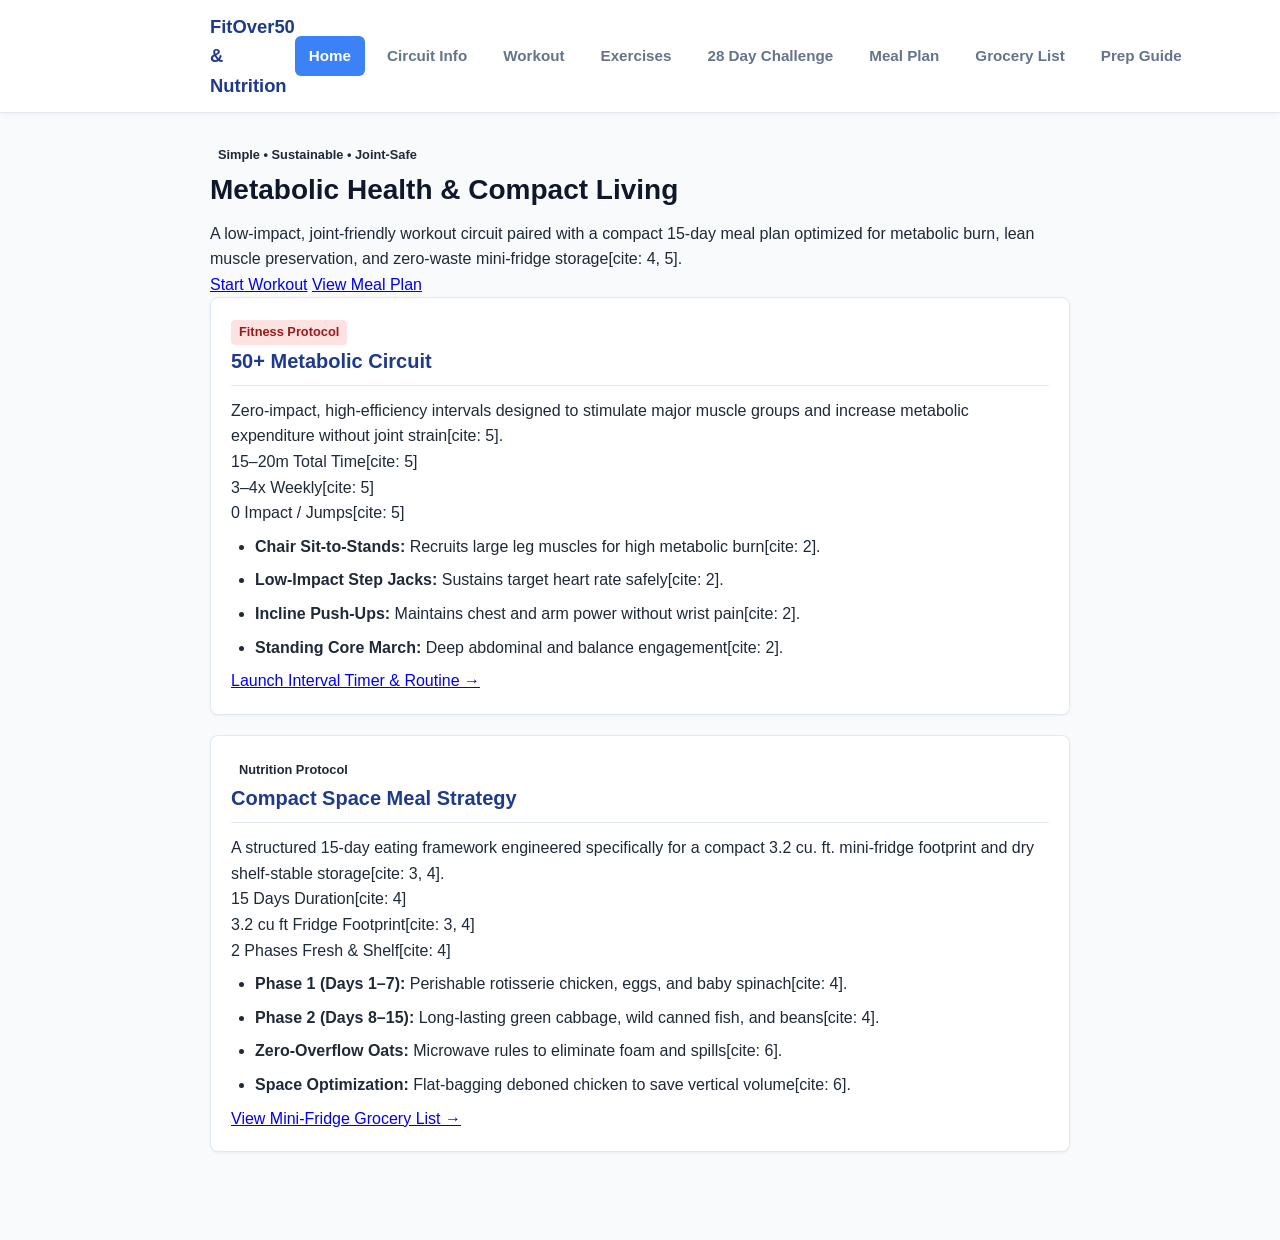
==== index.html @ d2d20a2f "Fix HTML formatting and add new navigation link" ====
<!DOCTYPE html>
<html lang="en">
<head>
  <meta charset="UTF-8" />
  <meta name="viewport" content="width=device-width, initial-scale=1.0" />
  <title>FitOver50 & Nutrition | Metabolic Health Portal</title>
  <link rel="stylesheet" href="style.css" />
</head>
<body>

<header>
  <div class="nav-container">
    <a href="index.html" class="logo">FitOver50 & Nutrition</a>
    <nav>
      <a href="index.html" class="active">Home</a>
      <a href="overview.html">Circuit Info</a>
      <a href="circuit.html">Workout</a>
      <a href="exercises.html">Exercises</a>
      <a href="28-challenge.html">28 Day Challenge</a>
      <a href="meals.html">Meal Plan</a>
      <a href="grocery.html">Grocery List</a>
      <a href="prep.html">Prep Guide</a>
    </nav>
  </div>
</header>

<main>
  <!-- Hero Section -->
  <section class="hero-card">
    <div class="hero-content">
      <span class="badge badge-green">Simple • Sustainable • Joint-Safe</span>
      <h1>Metabolic Health & Compact Living</h1>
      <p class="hero-lead">
        A low-impact, joint-friendly workout circuit paired with a compact 15-day meal plan optimized for metabolic burn, lean muscle preservation, and zero-waste mini-fridge storage[cite: 4, 5].
      </p>
      <div class="hero-actions">
        <a href="circuit.html" class="btn btn-primary">Start Workout</a>
        <a href="meals.html" class="btn btn-secondary">View Meal Plan</a>
      </div>
    </div>
  </section>

  <!-- 2-Column Section Layout -->
  <div class="two-column-grid">
    <!-- Left Column: Workout Routine -->
    <div class="column-panel">
      <div class="card">
        <span class="badge badge-high">Fitness Protocol</span>
        <h2>50+ Metabolic Circuit</h2>
        <p>Zero-impact, high-efficiency intervals designed to stimulate major muscle groups and increase metabolic expenditure without joint strain[cite: 5].</p>
        
        <div class="metric-row">
          <div class="metric">
            <span class="metric-val">15–20m</span>
            <span class="metric-lbl">Total Time[cite: 5]</span>
          </div>
          <div class="metric">
            <span class="metric-val">3–4x</span>
            <span class="metric-lbl">Weekly[cite: 5]</span>
          </div>
          <div class="metric">
            <span class="metric-val">0</span>
            <span class="metric-lbl">Impact / Jumps[cite: 5]</span>
          </div>
        </div>

        <ul>
          <li><strong>Chair Sit-to-Stands:</strong> Recruits large leg muscles for high metabolic burn[cite: 2].</li>
          <li><strong>Low-Impact Step Jacks:</strong> Sustains target heart rate safely[cite: 2].</li>
          <li><strong>Incline Push-Ups:</strong> Maintains chest and arm power without wrist pain[cite: 2].</li>
          <li><strong>Standing Core March:</strong> Deep abdominal and balance engagement[cite: 2].</li>
        </ul>

        <div class="card-footer-action">
          <a href="circuit.html" class="inline-link">Launch Interval Timer & Routine &rarr;</a>
        </div>
      </div>
    </div>

    <!-- Right Column: Nutrition Plan -->
    <div class="column-panel">
      <div class="card">
        <span class="badge badge-green">Nutrition Protocol</span>
        <h2>Compact Space Meal Strategy</h2>
        <p>A structured 15-day eating framework engineered specifically for a compact 3.2 cu. ft. mini-fridge footprint and dry shelf-stable storage[cite: 3, 4].</p>
        
        <div class="metric-row">
          <div class="metric">
            <span class="metric-val">15 Days</span>
            <span class="metric-lbl">Duration[cite: 4]</span>
          </div>
          <div class="metric">
            <span class="metric-val">3.2 cu ft</span>
            <span class="metric-lbl">Fridge Footprint[cite: 3, 4]</span>
          </div>
          <div class="metric">
            <span class="metric-val">2 Phases</span>
            <span class="metric-lbl">Fresh & Shelf[cite: 4]</span>
          </div>
        </div>

        <ul>
          <li><strong>Phase 1 (Days 1–7):</strong> Perishable rotisserie chicken, eggs, and baby spinach[cite: 4].</li>
          <li><strong>Phase 2 (Days 8–15):</strong> Long-lasting green cabbage, wild canned fish, and beans[cite: 4].</li>
          <li><strong>Zero-Overflow Oats:</strong> Microwave rules to eliminate foam and spills[cite: 6].</li>
          <li><strong>Space Optimization:</strong> Flat-bagging deboned chicken to save vertical volume[cite: 6].</li>
        </ul>

        <div class="card-footer-action">
          <a href="grocery.html" class="inline-link">View Mini-Fridge Grocery List &rarr;</a>
        </div>
      </div>
    </div>
  </div>
</main>

</body>
</html>
---- style.css ----
﻿:root {
	--primary: #1e3a8a;
	--primary-light: #3b82f6;
	--bg: #f8fafc;
	--card-bg: #ffffff;
	--text: #1f2937;
	--text-muted: #64748b;
	--border: #e2e8f0;
	--badge-red: #fee2e2;
	--badge-red-text: #991b1b;
	--badge-green: #dcfce7;
	--badge-green-text: #166534;
}

* {
	box-sizing: border-box;
	margin: 0;
	padding: 0;
	font-family: -apple-system, BlinkMacSystemFont, "Segoe UI", Roboto, sans-serif;
}

html {
	scroll-behavior: smooth;
}

body {
	background-color: var(--bg);
	color: var(--text);
	line-height: 1.6;
	padding-bottom: 60px;
}

a, button {
	transition: all 0.2s ease;
}

a:focus-visible,
button:focus-visible {
	outline: 3px solid rgba(59, 130, 246, 0.35);
	outline-offset: 2px;
}

header {
	position: sticky;
	top: 0;
	background: var(--card-bg);
	border-bottom: 1px solid var(--border);
	box-shadow: 0 2px 4px rgba(0,0,0,0.04);
	z-index: 1000;
}

.nav-container {
	max-width: 900px;
	margin: 0 auto;
	display: flex;
	justify-content: space-between;
	align-items: center;
	padding: 12px 20px;
}

.logo {
	font-weight: 700;
	font-size: 1.15rem;
	color: var(--primary);
	text-decoration: none;
}

nav {
	display: flex;
	gap: 8px;
}

nav a {
	display: inline-block;
	text-decoration: none;
	padding: 8px 14px;
	border-radius: 6px;
	font-weight: 600;
	font-size: 0.95rem;
	color: var(--text-muted);
	white-space: nowrap;
	transition: all 0.2s ease;
}

nav a:hover {
	background-color: #f1f5f9;
	color: var(--primary);
}

nav a.active {
	background-color: var(--primary-light);
	color: #ffffff;
}

main {
	max-width: 900px;
	margin: 28px auto;
	padding: 0 20px;
}

h1 {
	font-size: 1.75rem;
	color: #0f172a;
	margin-bottom: 8px;
}

p.subtitle {
	color: var(--text-muted);
	margin-bottom: 24px;
}

.card {
	background: var(--card-bg);
	border: 1px solid var(--border);
	border-radius: 8px;
	padding: 20px;
	margin-bottom: 20px;
	box-shadow: 0 1px 3px rgba(0,0,0,0.05);
}

h2 {
	font-size: 1.25rem;
	color: var(--primary);
	margin-bottom: 12px;
	border-bottom: 1px solid var(--border);
	padding-bottom: 8px;
}

table {
	width: 100%;
	border-collapse: collapse;
	margin-top: 10px;
	font-size: 0.95rem;
}

th, td {
	text-align: left;
	padding: 10px 12px;
	border-bottom: 1px solid var(--border);
}

th {
	background-color: #f8fafc;
	color: #475569;
	font-weight: 600;
}

.badge {
	display: inline-block;
	padding: 2px 8px;
	border-radius: 4px;
	font-size: 0.8rem;
	font-weight: 600;
}

.badge-high {
	background: var(--badge-red);
	color: var(--badge-red-text);
}

ul, ol {
	padding-left: 24px;
	margin-top: 8px;
}

li {
	margin-bottom: 8px;
}

.callout {
	background-color: #eff6ff;
	border-left: 4px solid var(--primary-light);
	padding: 12px 16px;
	border-radius: 4px;
	margin: 16px 0;
	font-size: 0.95rem;
}
/* Media & Timer Additions */
.video-container {
    position: relative;
    width: 100%;
    aspect-ratio: 16 / 9;
    background: #000;
    border-radius: 6px;
    overflow: hidden;
    margin-bottom: 16px;
}
.video-container iframe {
    position: absolute;
    top: 0;
    left: 0;
    width: 100%;
    height: 100%;
    border: 0;
}
.timer-bar {
    position: sticky;
    top: 57px;
    z-index: 999;
    background: #0f172a;
    color: #f8fafc;
    border-bottom: 2px solid var(--primary-light);
    padding: 10px 20px;
    display: flex;
    justify-content: center;
    align-items: center;
    gap: 16px;
}
.timer-display {
    font-size: 1.4rem;
    font-weight: 700;
    font-variant-numeric: tabular-nums;
    color: var(--primary-light);
}
.timer-btn {
    background: var(--primary-light);
    color: #ffffff;
    border: none;
    padding: 6px 14px;
    border-radius: 6px;
    font-weight: 600;
    cursor: pointer;
    font-family: inherit;
    transition: opacity 0.2s ease, transform 0.2s ease;
}
.timer-btn:hover { opacity: 0.9; }
.timer-btn:hover,
.timer-btn-subtle:hover,
.timer-btn-reset:hover {
    transform: translateY(-1px);
}
.timer-btn-subtle { background: #e2e8f0; color: #1e293b; }
.timer-btn-reset { background: var(--badge-red-text); color: #fff; }
.meta-row { font-weight: 600; color: var(--primary); margin: 6px 0 10px; font-size: 0.95rem; }

@media (max-width: 600px) {
    .nav-container {
        flex-direction: column;
        align-items: flex-start;
        gap: 10px;
        padding: 10px 14px;
    }

    nav {
        flex-wrap: wrap;
    }

    main {
        padding: 0 14px;
        margin-top: 20px;
    }

    .timer-bar {
        top: 73px;
        padding: 8px 12px;
        gap: 10px;
        flex-wrap: wrap;
    }

    .timer-display {
        font-size: 1.1rem;
    }

    h1 {
        font-size: 1.45rem;
    }

    .card {
        padding: 16px;
    }
}

@media (max-width: 420px) {
    nav a {
        padding: 6px 10px;
        font-size: 0.85rem;
    }

    .timer-btn {
        padding: 6px 10px;
        font-size: 0.9rem;
    }
}
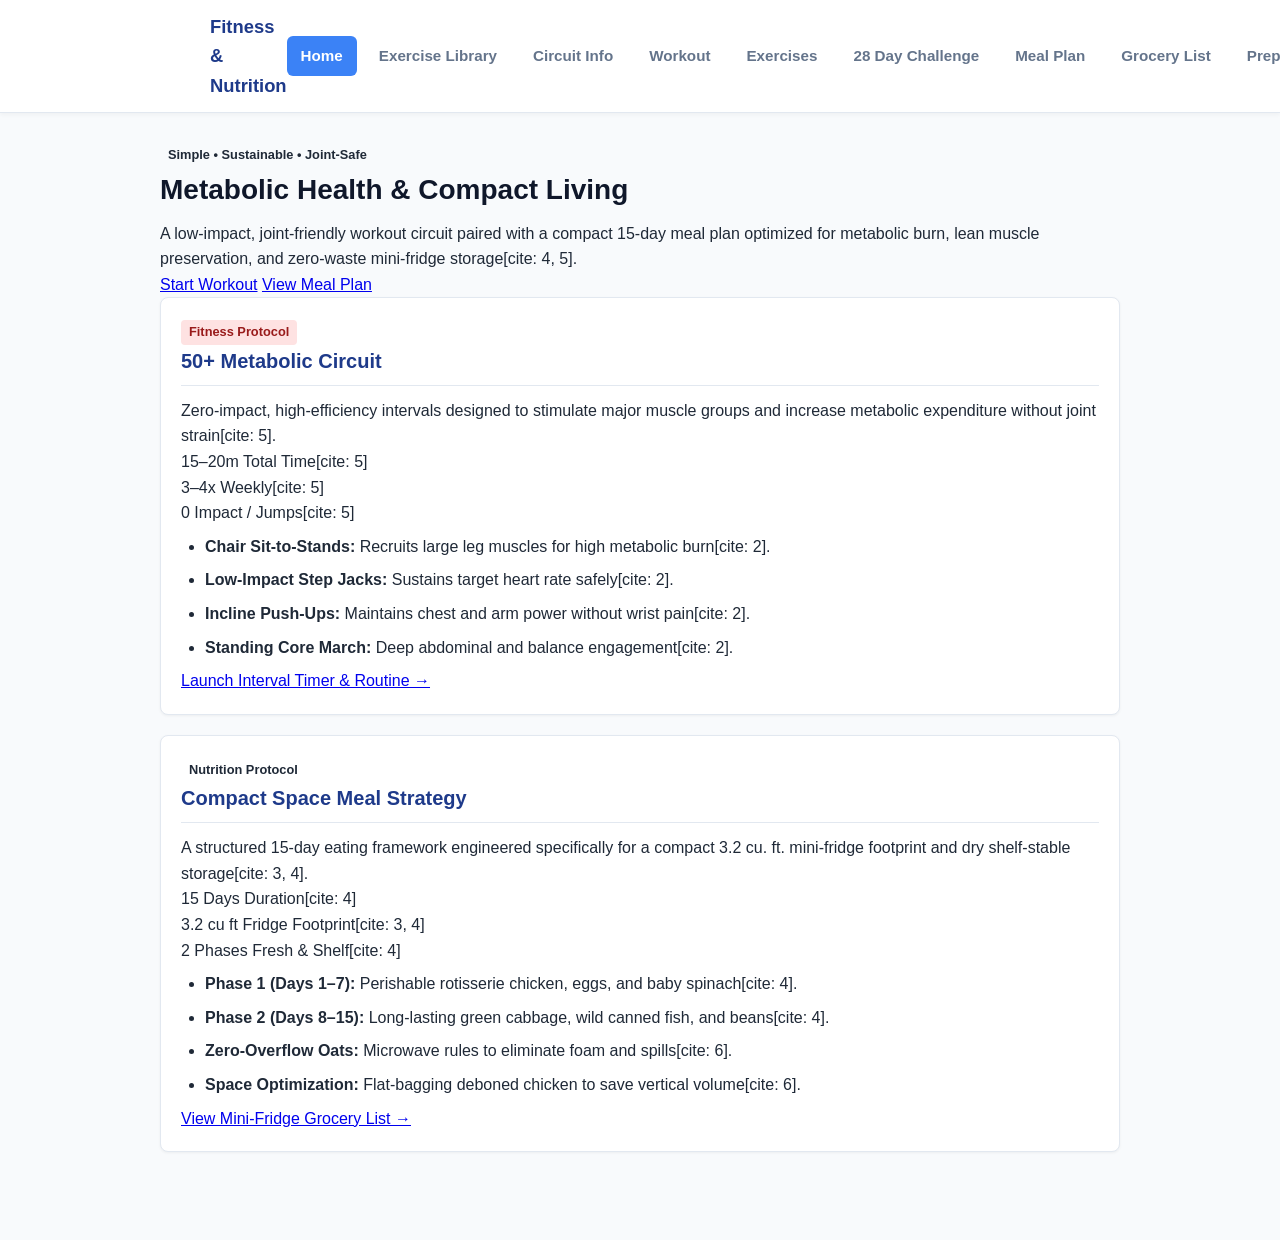
==== commit f75d630e: "updated navigation updated nav and body content" ====
--- a/index.html
+++ b/index.html
@@ -3,16 +3,16 @@
 <head>
   <meta charset="UTF-8" />
   <meta name="viewport" content="width=device-width, initial-scale=1.0" />
-  <title>FitOver50 & Nutrition | Metabolic Health Portal</title>
+  <title>Fitness & Nutrition | Metabolic Health Portal</title>
   <link rel="stylesheet" href="style.css" />
 </head>
 <body>
-
 <header>
   <div class="nav-container">
-    <a href="index.html" class="logo">FitOver50 & Nutrition</a>
+    <a href="index.html" class="logo">Fitness & Nutrition</a>
     <nav>
       <a href="index.html" class="active">Home</a>
+      <a href="landing.html">Exercise Library</a>
       <a href="overview.html">Circuit Info</a>
       <a href="circuit.html">Workout</a>
       <a href="exercises.html">Exercises</a>
--- a/style.css
+++ b/style.css
@@ -93,7 +93,7 @@
 }
 
 main {
-	max-width: 900px;
+	max-width: 1000px;
 	margin: 28px auto;
 	padding: 0 20px;
 }
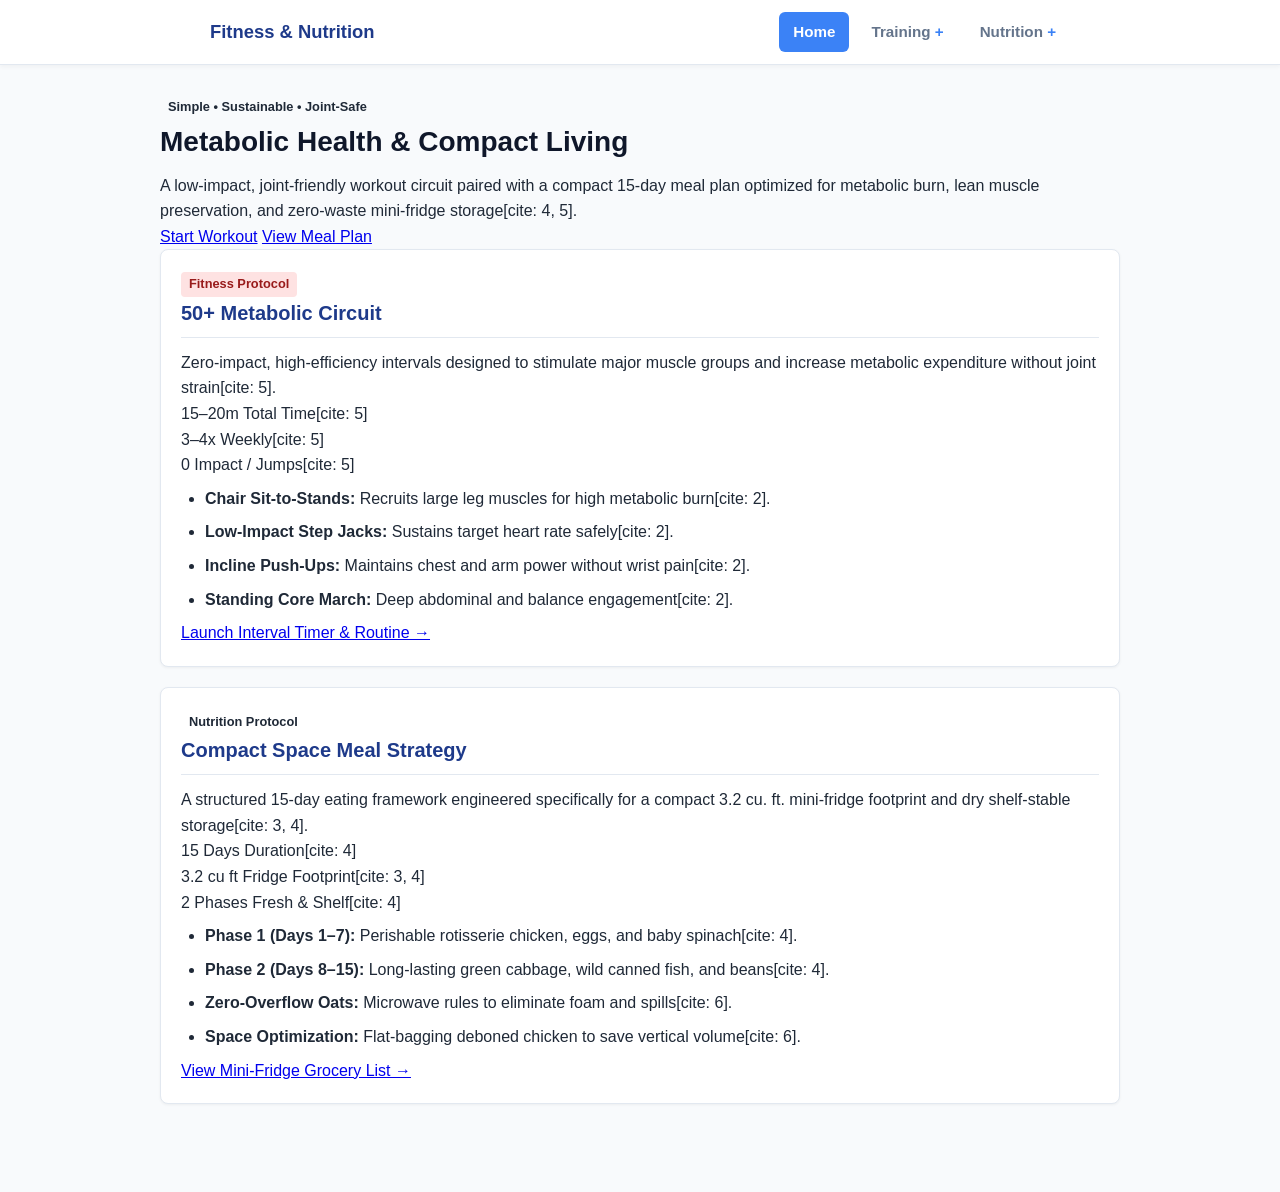
==== commit 142cfc28: "Organized nav Organized the navigation across all pages:" ====
--- a/index.html
+++ b/index.html
@@ -12,14 +12,24 @@
     <a href="index.html" class="logo">Fitness & Nutrition</a>
     <nav>
       <a href="index.html" class="active">Home</a>
-      <a href="landing.html">Exercise Library</a>
-      <a href="overview.html">Circuit Info</a>
-      <a href="circuit.html">Workout</a>
-      <a href="exercises.html">Exercises</a>
-      <a href="28-challenge.html">28 Day Challenge</a>
-      <a href="meals.html">Meal Plan</a>
-      <a href="grocery.html">Grocery List</a>
-      <a href="prep.html">Prep Guide</a>
+      <details class="nav-group">
+        <summary>Training</summary>
+        <div class="nav-menu">
+          <a href="landing.html">Exercise Library</a>
+          <a href="overview.html">Circuit Info</a>
+          <a href="circuit.html">Workout</a>
+          <a href="exercises.html">Exercises</a>
+          <a href="28-challenge.html">28 Day Challenge</a>
+        </div>
+      </details>
+      <details class="nav-group">
+        <summary>Nutrition</summary>
+        <div class="nav-menu">
+          <a href="meals.html">Meal Plan</a>
+          <a href="grocery.html">Grocery List</a>
+          <a href="prep.html">Prep Guide</a>
+        </div>
+      </details>
     </nav>
   </div>
 </header>
--- a/style.css
+++ b/style.css
@@ -53,8 +53,8 @@
 	max-width: 900px;
 	margin: 0 auto;
 	display: flex;
-	justify-content: space-between;
 	align-items: center;
+	gap: 28px;
 	padding: 12px 20px;
 }
 
@@ -67,7 +67,63 @@
 
 nav {
 	display: flex;
+	flex: 1;
 	gap: 8px;
+	justify-content: flex-end;
+	flex-wrap: wrap;
+}
+
+.nav-group {
+	position: relative;
+}
+
+.nav-group summary {
+	list-style: none;
+	cursor: pointer;
+	display: inline-block;
+	padding: 8px 14px;
+	border-radius: 6px;
+	font-weight: 600;
+	font-size: 0.95rem;
+	color: var(--text-muted);
+	white-space: nowrap;
+}
+
+.nav-group summary::-webkit-details-marker {
+	display: none;
+}
+
+.nav-group summary::after {
+	content: " +";
+	color: var(--primary-light);
+}
+
+.nav-group[open] summary::after {
+	content: " −";
+}
+
+.nav-group summary:hover,
+.nav-group summary.active {
+	background-color: var(--primary-light);
+	color: #ffffff;
+}
+
+.nav-menu {
+	position: absolute;
+	top: calc(100% + 6px);
+	right: 0;
+	min-width: 190px;
+	padding: 6px;
+	background: var(--card-bg);
+	border: 1px solid var(--border);
+	border-radius: 6px;
+	box-shadow: 0 4px 12px rgba(0, 0, 0, 0.1);
+	z-index: 1001;
+}
+
+.nav-menu a {
+	display: block;
+	width: 100%;
 }
 
 nav a {
@@ -174,6 +230,28 @@
 	border-radius: 4px;
 	margin: 16px 0;
 	font-size: 0.95rem;
+}
+
+.macro-note {
+	background: #f0fdf4;
+	border-left: 4px solid #16a34a;
+	padding: 12px 16px;
+	border-radius: 4px;
+	margin: 16px 0 20px;
+	font-size: 0.9rem;
+}
+
+.macro-note a {
+	color: #166534;
+	font-weight: 600;
+}
+
+.macro {
+	color: var(--text-muted);
+	font-size: 0.78rem;
+	font-weight: 600;
+	line-height: 1.4;
+	margin-top: 6px;
 }
 /* Media & Timer Additions */
 .video-container {
@@ -242,8 +320,19 @@
     }
 
     nav {
-        flex-wrap: wrap;
-    }
+		width: 100%;
+		justify-content: flex-start;
+    }
+
+	.nav-group {
+		position: static;
+	}
+
+	.nav-menu {
+		position: static;
+		margin-top: 4px;
+		box-shadow: none;
+	}
 
     main {
         padding: 0 14px;
